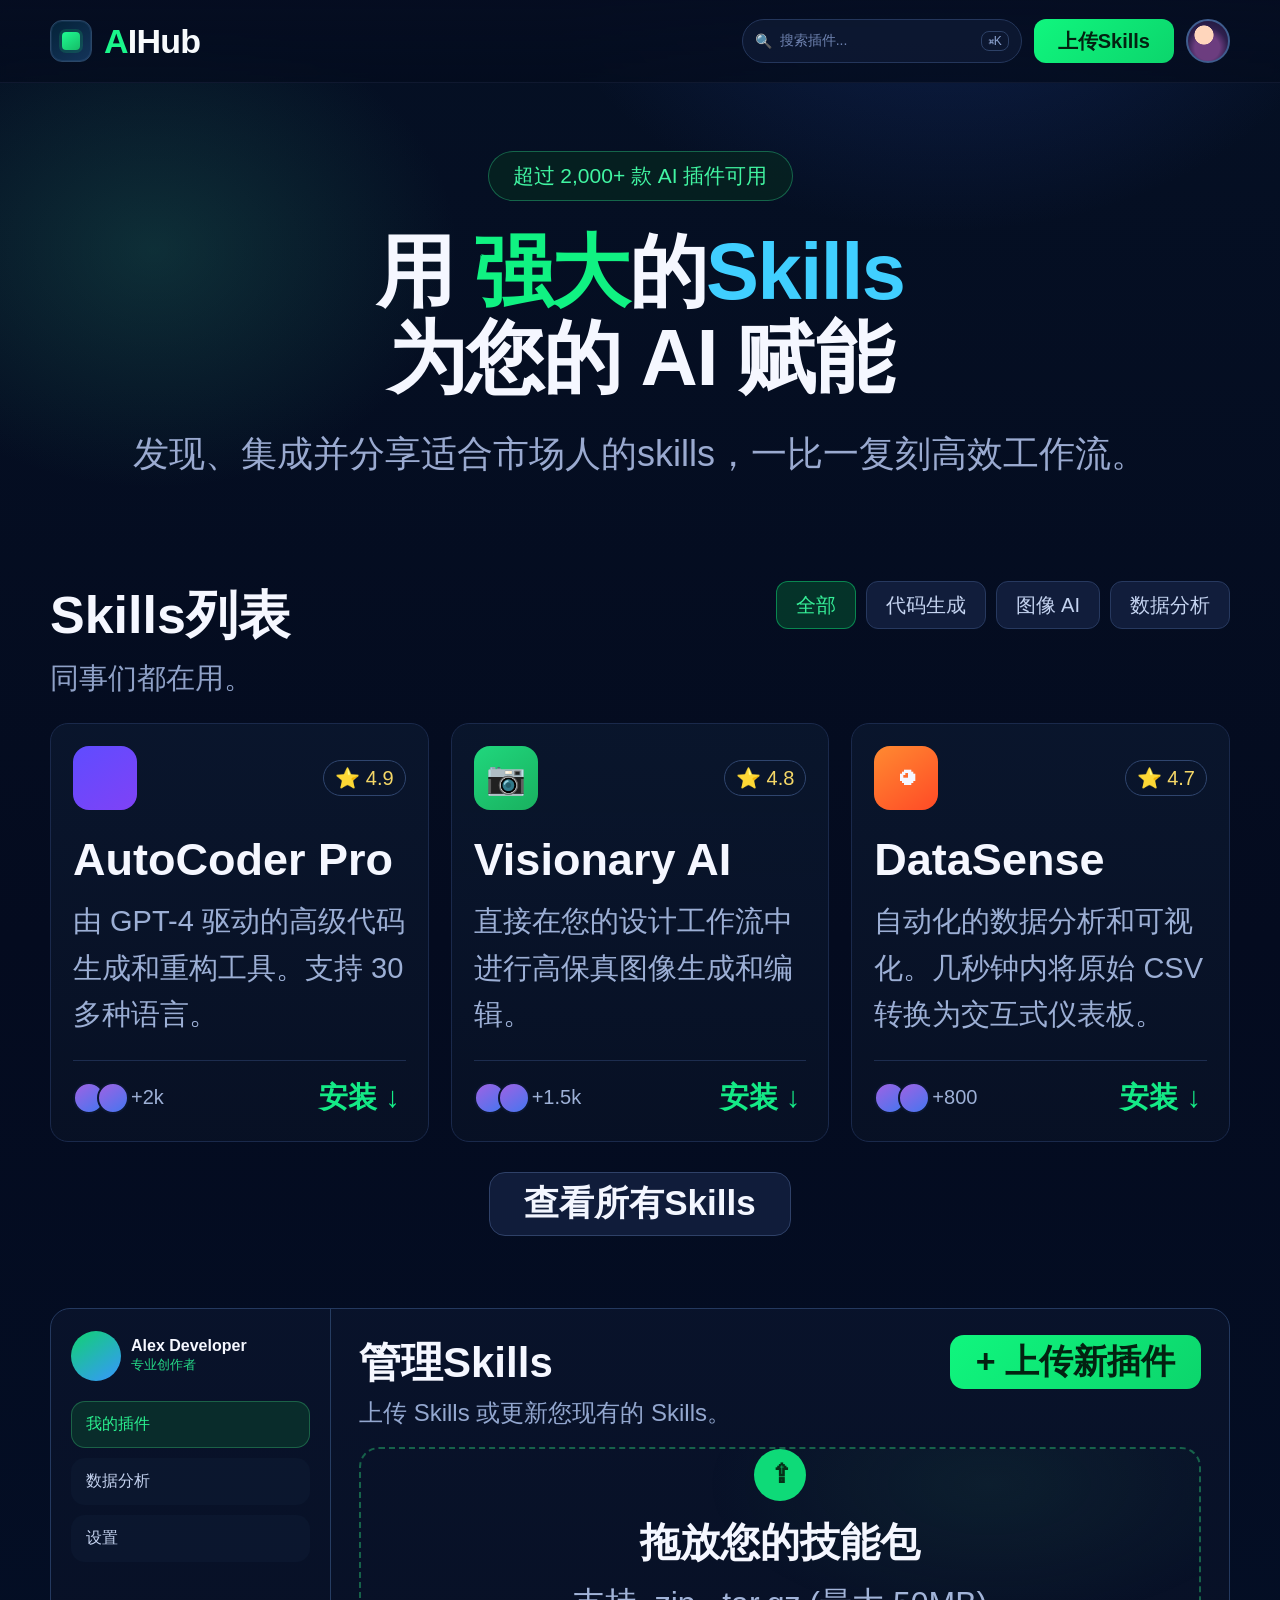
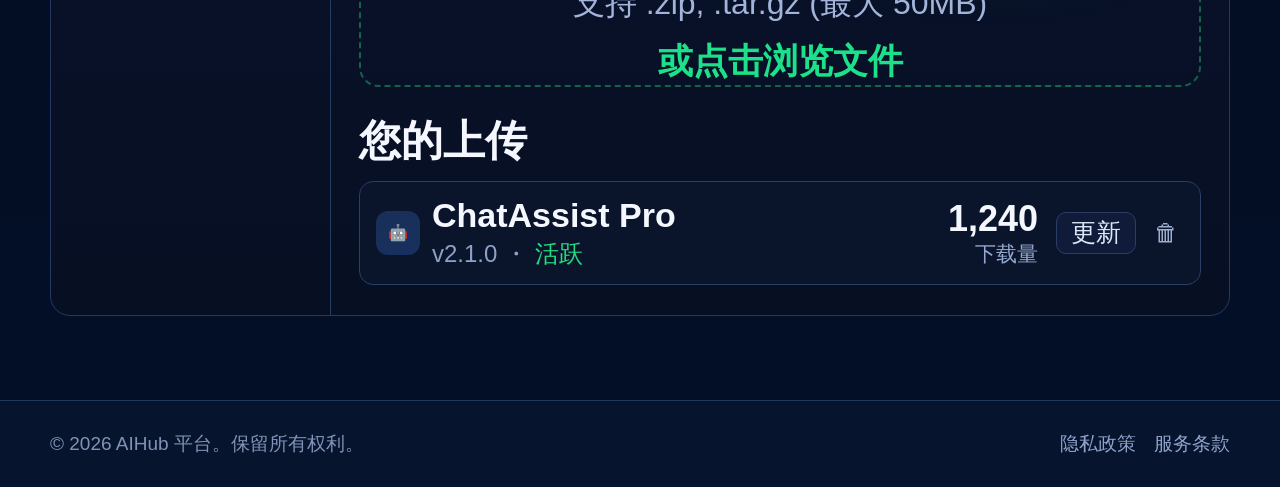
==== aihub-skills-replica/index.html @ 3e4f5be5 "Add aihub skills replica site" ====
<!doctype html>
<html lang="zh-CN">
<head>
  <meta charset="UTF-8">
  <meta name="viewport" content="width=device-width, initial-scale=1.0">
  <title>AIHub Skills 页面复刻</title>
  <link rel="stylesheet" href="./styles.css">
</head>
<body>
  <div class="page">
    <header class="site-header">
      <div class="container nav-wrap">
        <div class="brand">
          <span class="brand-icon">
            <span class="cube"></span>
          </span>
          <span class="brand-text">AIHub</span>
        </div>
        <div class="nav-right">
          <div class="search">
            <span class="search-icon">&#128269;</span>
            <span class="search-placeholder">搜索插件...</span>
            <span class="search-shortcut">⌘K</span>
          </div>
          <button class="upload-btn">上传Skills</button>
          <div class="avatar"></div>
        </div>
      </div>
    </header>

    <main>
      <section class="hero container">
        <div class="hero-tag">超过 2,000+ 款 AI 插件可用</div>
        <h1>
          用 <span class="accent-green">强大</span>的<span class="accent-cyan">Skills</span><br>
          为您的 AI 赋能
        </h1>
        <p>发现、集成并分享适合市场人的skills，一比一复刻高效工作流。</p>
      </section>

      <section class="skills container">
        <div class="skills-top">
          <div>
            <h2>Skills列表</h2>
            <p>同事们都在用。</p>
          </div>
          <div class="tabs" id="skills-tabs">
            <button class="tab active" data-filter="all">全部</button>
            <button class="tab" data-filter="代码生成">代码生成</button>
            <button class="tab" data-filter="图像 AI">图像 AI</button>
            <button class="tab" data-filter="数据分析">数据分析</button>
          </div>
        </div>

        <div class="cards" id="skills-cards"></div>

        <div class="more-wrap">
          <button class="more-btn">查看所有Skills</button>
        </div>
      </section>

      <section class="dashboard container">
        <div class="dash-shell">
          <aside class="dash-sidebar">
            <div class="profile">
              <div class="profile-avatar"></div>
              <div>
                <strong>Alex Developer</strong>
                <span>专业创作者</span>
              </div>
            </div>
            <nav class="dash-menu">
              <a class="menu-item active" href="javascript:void(0)">我的插件</a>
              <a class="menu-item" href="javascript:void(0)">数据分析</a>
              <a class="menu-item" href="javascript:void(0)">设置</a>
            </nav>
          </aside>

          <div class="dash-main">
            <div class="dash-head">
              <div>
                <h2>管理Skills</h2>
                <p>上传 Skills 或更新您现有的 Skills。</p>
              </div>
              <button class="upload-btn big">+ 上传新插件</button>
            </div>

            <div class="drop-zone" id="drop-zone">
              <div class="drop-icon">&#8682;</div>
              <h4 id="drop-title">拖放您的技能包</h4>
              <p>支持 .zip, .tar.gz (最大 50MB)</p>
              <a href="javascript:void(0)" id="browse-file">或点击浏览文件</a>
              <input id="file-input" type="file" accept=".zip,.tar.gz,.tar,.gz" hidden>
            </div>

            <div class="upload-list">
              <h3>您的上传</h3>
              <div id="upload-list"></div>
            </div>
          </div>
        </div>
      </section>
    </main>

    <footer class="site-footer">
      <div class="container foot-inner">
        <span>&copy; 2026 AIHub 平台。保留所有权利。</span>
        <div class="foot-links">
          <a href="javascript:void(0)">隐私政策</a>
          <a href="javascript:void(0)">服务条款</a>
        </div>
      </div>
    </footer>
  </div>
  <script src="./script.js"></script>
</body>
</html>
---- aihub-skills-replica/styles.css ----
:root {
  --bg-primary: #040c24;
  --bg-secondary: #081531;
  --panel: #0a142f;
  --panel-border: #1a294b;
  --text-main: #f5f7ff;
  --text-muted: #8fa1c7;
  --green: #10f282;
  --cyan: #40cfff;
}

* {
  box-sizing: border-box;
}

html,
body {
  margin: 0;
  min-height: 100%;
  font-family: -apple-system, BlinkMacSystemFont, "PingFang SC", "Microsoft YaHei", sans-serif;
  color: var(--text-main);
  background:
    radial-gradient(460px 360px at 12% 12%, rgba(32, 109, 95, 0.34), transparent 66%),
    radial-gradient(600px 450px at 74% -4%, rgba(33, 66, 153, 0.38), transparent 70%),
    linear-gradient(180deg, #051024 0%, #040b1f 45%, #031028 100%);
}

.page {
  min-height: 100vh;
}

.container {
  width: min(1180px, calc(100% - 96px));
  margin: 0 auto;
}

.site-header {
  border-bottom: 1px solid rgba(137, 165, 217, 0.08);
  background: linear-gradient(180deg, rgba(5, 13, 33, 0.96), rgba(4, 12, 30, 0.8));
  position: sticky;
  top: 0;
  z-index: 10;
  backdrop-filter: blur(4px);
}

.nav-wrap {
  height: 82px;
  display: flex;
  align-items: center;
  justify-content: space-between;
}

.brand {
  display: flex;
  align-items: center;
  gap: 12px;
  font-weight: 700;
  font-size: 34px;
}

.brand-icon {
  width: 42px;
  height: 42px;
  border-radius: 12px;
  display: grid;
  place-items: center;
  background: linear-gradient(145deg, #042238, #14345a);
  border: 1px solid #2b4767;
  box-shadow: inset 0 0 0 1px rgba(90, 131, 179, 0.15);
}

.cube {
  width: 18px;
  height: 18px;
  border-radius: 4px;
  background: linear-gradient(145deg, #1efc91, #16bc67);
  box-shadow: 0 0 0 3px rgba(22, 210, 113, 0.18);
}

.brand-text {
  color: #f7fafc;
  letter-spacing: -0.8px;
  font-size: 34px;
}

.brand-text::first-letter {
  color: #1af68b;
}

.nav-right {
  display: flex;
  align-items: center;
  gap: 12px;
}

.search {
  width: 280px;
  height: 44px;
  border-radius: 22px;
  border: 1px solid #24365b;
  background: rgba(13, 25, 51, 0.86);
  display: flex;
  align-items: center;
  gap: 8px;
  padding: 0 12px;
  color: #6f83b1;
  font-size: 14px;
}

.search-placeholder {
  flex: 1;
}

.search-shortcut {
  font-size: 12px;
  color: #8ea5d3;
  border: 1px solid #2d4167;
  border-radius: 8px;
  padding: 2px 6px;
}

.upload-btn {
  height: 44px;
  border: 0;
  border-radius: 12px;
  background: linear-gradient(135deg, #10f67e, #0cd56c);
  color: #032211;
  padding: 0 24px;
  font-size: 20px;
  font-weight: 700;
  cursor: pointer;
}

.avatar {
  width: 44px;
  height: 44px;
  border-radius: 50%;
  border: 2px solid #3f5d8f;
  background:
    radial-gradient(circle at 40% 35%, #ffd6bc 0 26%, transparent 28%),
    radial-gradient(circle at 48% 67%, #6c3d7f 0 36%, #2f204e 60%, #1a1435 100%);
}

.hero {
  text-align: center;
  padding: 68px 0 24px;
}

.hero-tag {
  display: inline-block;
  border: 1px solid rgba(49, 232, 151, 0.35);
  background: rgba(7, 41, 31, 0.65);
  color: #41f5a2;
  font-size: 21px;
  padding: 10px 24px;
  border-radius: 999px;
  margin-bottom: 28px;
}

.hero h1 {
  font-size: clamp(54px, 6.2vw, 84px);
  line-height: 1.08;
  margin: 0;
  letter-spacing: -1.5px;
}

.accent-green {
  color: var(--green);
}

.accent-cyan {
  color: var(--cyan);
}

.hero p {
  margin-top: 30px;
  font-size: 36px;
  color: #9aaad0;
}

.skills {
  padding: 42px 0 72px;
}

.skills-top {
  display: flex;
  justify-content: space-between;
  align-items: flex-start;
  margin-bottom: 24px;
}

.skills h2 {
  margin: 0 0 8px;
  font-size: 52px;
}

.skills p {
  margin: 0;
  color: var(--text-muted);
  font-size: 29px;
}

.tabs {
  display: flex;
  gap: 10px;
}

.tab {
  height: 48px;
  border-radius: 12px;
  border: 1px solid #27395f;
  color: #c4d3f0;
  background: #111d3b;
  padding: 0 19px;
  font-size: 20px;
  cursor: pointer;
  transition: all 0.2s ease;
}

.tab:hover {
  border-color: #3a5280;
  transform: translateY(-1px);
}

.tab.active {
  border-color: rgba(15, 237, 126, 0.45);
  background: rgba(6, 85, 50, 0.55);
  color: #36ef98;
}

.cards {
  display: grid;
  grid-template-columns: repeat(3, minmax(0, 1fr));
  gap: 22px;
}

.card {
  border: 1px solid var(--panel-border);
  border-radius: 18px;
  background: linear-gradient(180deg, rgba(10, 22, 45, 0.93), rgba(8, 17, 37, 0.9));
  padding: 22px;
  min-height: 294px;
  transition: transform 0.2s ease, border-color 0.2s ease, box-shadow 0.2s ease;
}

.card:hover {
  transform: translateY(-3px);
  border-color: #2f4674;
  box-shadow: 0 10px 24px rgba(0, 0, 0, 0.25);
}

.card-head {
  display: flex;
  justify-content: space-between;
  align-items: center;
}

.skill-icon {
  width: 64px;
  height: 64px;
  border-radius: 16px;
  display: grid;
  place-items: center;
  font-size: 32px;
  font-weight: 700;
}

.skill-icon.purple {
  background: linear-gradient(145deg, #5f4cff, #7f42f6);
}

.skill-icon.green {
  background: linear-gradient(145deg, #20d77d, #19b15f);
}

.skill-icon.orange {
  background: linear-gradient(145deg, #ff8a31, #ff4a26);
}

.rating {
  border: 1px solid #2f456e;
  color: #f4d767;
  border-radius: 999px;
  padding: 5px 11px;
  font-size: 20px;
}

.card h3 {
  margin: 24px 0 12px;
  font-size: 45px;
}

.card p {
  color: #9cafd5;
  line-height: 1.6;
  font-size: 29px;
}

.card-footer {
  margin-top: 22px;
  display: flex;
  align-items: center;
  justify-content: space-between;
  border-top: 1px solid #1d2d4f;
  padding-top: 16px;
}

.avatars {
  display: flex;
  align-items: center;
}

.mini-avatar {
  width: 32px;
  height: 32px;
  border-radius: 50%;
  border: 2px solid #0b1630;
  background: linear-gradient(145deg, #9f62e3, #4476f0);
  margin-right: -8px;
}

.mini-count {
  margin-left: 10px;
  color: #9db0d6;
  font-size: 20px;
}

.install {
  border: 0;
  background: transparent;
  color: #14ea86;
  font-size: 29px;
  font-weight: 700;
  cursor: pointer;
  transition: color 0.2s ease;
}

.install:hover {
  color: #49ffac;
}

.more-wrap {
  text-align: center;
  margin-top: 30px;
}

.more-btn {
  border: 1px solid #2f4168;
  background: #101c3a;
  color: #f3f6ff;
  border-radius: 16px;
  height: 64px;
  padding: 0 34px;
  font-size: 35px;
  font-weight: 700;
  cursor: pointer;
}

.dashboard {
  padding-bottom: 84px;
}

.dash-shell {
  border: 1px solid #24395f;
  border-radius: 20px;
  overflow: hidden;
  display: grid;
  grid-template-columns: 280px 1fr;
  background: linear-gradient(180deg, rgba(9, 19, 43, 0.92), rgba(7, 15, 35, 0.96));
}

.dash-sidebar {
  border-right: 1px solid #263d62;
  padding: 22px 20px;
}

.profile {
  display: flex;
  align-items: center;
  gap: 10px;
  margin-bottom: 20px;
}

.profile-avatar {
  width: 50px;
  height: 50px;
  border-radius: 50%;
  background: linear-gradient(145deg, #11d271, #3796ff);
}

.profile strong {
  font-size: 16px;
  display: block;
}

.profile span {
  color: #25d685;
  font-size: 13px;
}

.dash-menu {
  display: grid;
  gap: 10px;
}

.menu-item {
  color: #c4d2ef;
  text-decoration: none;
  border-radius: 14px;
  border: 1px solid transparent;
  padding: 12px 14px;
  background: rgba(13, 24, 49, 0.75);
  font-size: 16px;
}

.menu-item.active {
  border-color: rgba(74, 238, 144, 0.28);
  background: rgba(12, 79, 48, 0.45);
  color: #2af08f;
}

.dash-main {
  padding: 26px 28px 30px;
}

.dash-head {
  display: flex;
  justify-content: space-between;
  align-items: flex-start;
}

.dash-head h2 {
  margin: 0 0 6px;
  font-size: 42px;
}

.dash-head p {
  margin: 0;
  color: #93a7cf;
  font-size: 24px;
}

.upload-btn.big {
  height: 54px;
  border-radius: 14px;
  padding: 0 26px;
  font-size: 34px;
}

.drop-zone {
  margin-top: 18px;
  border: 2px dashed rgba(44, 209, 122, 0.42);
  border-radius: 20px;
  min-height: 220px;
  display: grid;
  place-content: center;
  text-align: center;
  background: radial-gradient(400px 200px at 75% 15%, rgba(31, 83, 72, 0.2), transparent 70%);
  transition: border-color 0.2s ease, box-shadow 0.2s ease, background-color 0.2s ease;
}

.drop-zone.is-dragging {
  border-color: rgba(32, 237, 137, 0.92);
  box-shadow: 0 0 0 4px rgba(13, 206, 111, 0.16);
  background-color: rgba(9, 51, 36, 0.3);
}

.drop-icon {
  width: 52px;
  height: 52px;
  margin: 0 auto 14px;
  border-radius: 50%;
  background: #0eda78;
  color: #073119;
  display: grid;
  place-items: center;
  font-size: 26px;
  font-weight: 800;
}

.drop-zone h4 {
  margin: 0;
  font-size: 40px;
}

.drop-zone p {
  margin: 12px 0;
  font-size: 32px;
  color: #a2b4d9;
}

.drop-zone a {
  color: #1ce08a;
  text-decoration: none;
  font-weight: 700;
  font-size: 35px;
}

.upload-list h3 {
  margin: 26px 0 12px;
  font-size: 42px;
}

.upload-item {
  border: 1px solid #2a3f66;
  border-radius: 14px;
  background: rgba(11, 21, 44, 0.88);
  display: flex;
  justify-content: space-between;
  align-items: center;
  padding: 14px 16px;
}

.upload-left {
  display: flex;
  align-items: center;
  gap: 12px;
}

.pkg-icon {
  width: 44px;
  height: 44px;
  border-radius: 12px;
  display: grid;
  place-items: center;
  background: linear-gradient(145deg, #192f58, #17305f);
}

.upload-left strong {
  display: block;
  font-size: 34px;
}

.upload-left p {
  margin: 3px 0 0;
  color: #8ea0c7;
  font-size: 24px;
}

.state {
  color: #23dd83;
}

.upload-right {
  display: flex;
  align-items: center;
  gap: 12px;
}

.downloads {
  text-align: right;
  margin-right: 6px;
}

.downloads strong {
  display: block;
  font-size: 36px;
}

.downloads span {
  color: #95a9d0;
  font-size: 21px;
}

.pill {
  border: 1px solid #2b3f66;
  background: #0f1b38;
  color: #dce7fb;
  border-radius: 10px;
  height: 42px;
  padding: 0 14px;
  font-size: 25px;
  cursor: pointer;
}

.trash {
  border: 0;
  background: transparent;
  color: #9cafd1;
  font-size: 24px;
  cursor: pointer;
}

.empty-state {
  grid-column: 1 / -1;
  border: 1px dashed #2d426d;
  border-radius: 16px;
  color: #90a4cc;
  text-align: center;
  padding: 30px 14px;
  font-size: 20px;
}

.site-footer {
  border-top: 1px solid #22395f;
  background: rgba(8, 21, 47, 0.86);
  padding: 30px 0;
}

.foot-inner {
  display: flex;
  align-items: center;
  justify-content: space-between;
  color: #8093b7;
  font-size: 19px;
}

.foot-links {
  display: flex;
  gap: 18px;
}

.foot-links a {
  color: #8fa3cb;
  text-decoration: none;
}

@media (max-width: 1200px) {
  .container {
    width: min(1180px, calc(100% - 40px));
  }

  .hero h1 {
    font-size: 64px;
  }

  .hero p {
    font-size: 28px;
  }

  .skills h2 {
    font-size: 40px;
  }

  .skills p,
  .card p,
  .drop-zone p {
    font-size: 20px;
  }

  .card h3 {
    font-size: 34px;
  }

  .tab,
  .install,
  .drop-zone a,
  .upload-btn.big {
    font-size: 22px;
  }

  .more-btn {
    font-size: 24px;
  }

  .drop-zone h4,
  .upload-list h3,
  .dash-head h2 {
    font-size: 32px;
  }

  .upload-left strong,
  .downloads strong {
    font-size: 24px;
  }
}

@media (max-width: 980px) {
  .nav-wrap {
    height: auto;
    gap: 16px;
    flex-direction: column;
    padding: 16px 0;
  }

  .search {
    width: 220px;
  }

  .cards {
    grid-template-columns: 1fr;
  }

  .dash-shell {
    grid-template-columns: 1fr;
  }

  .dash-sidebar {
    border-right: 0;
    border-bottom: 1px solid #263d62;
  }

  .skills-top {
    flex-direction: column;
    gap: 16px;
  }
}
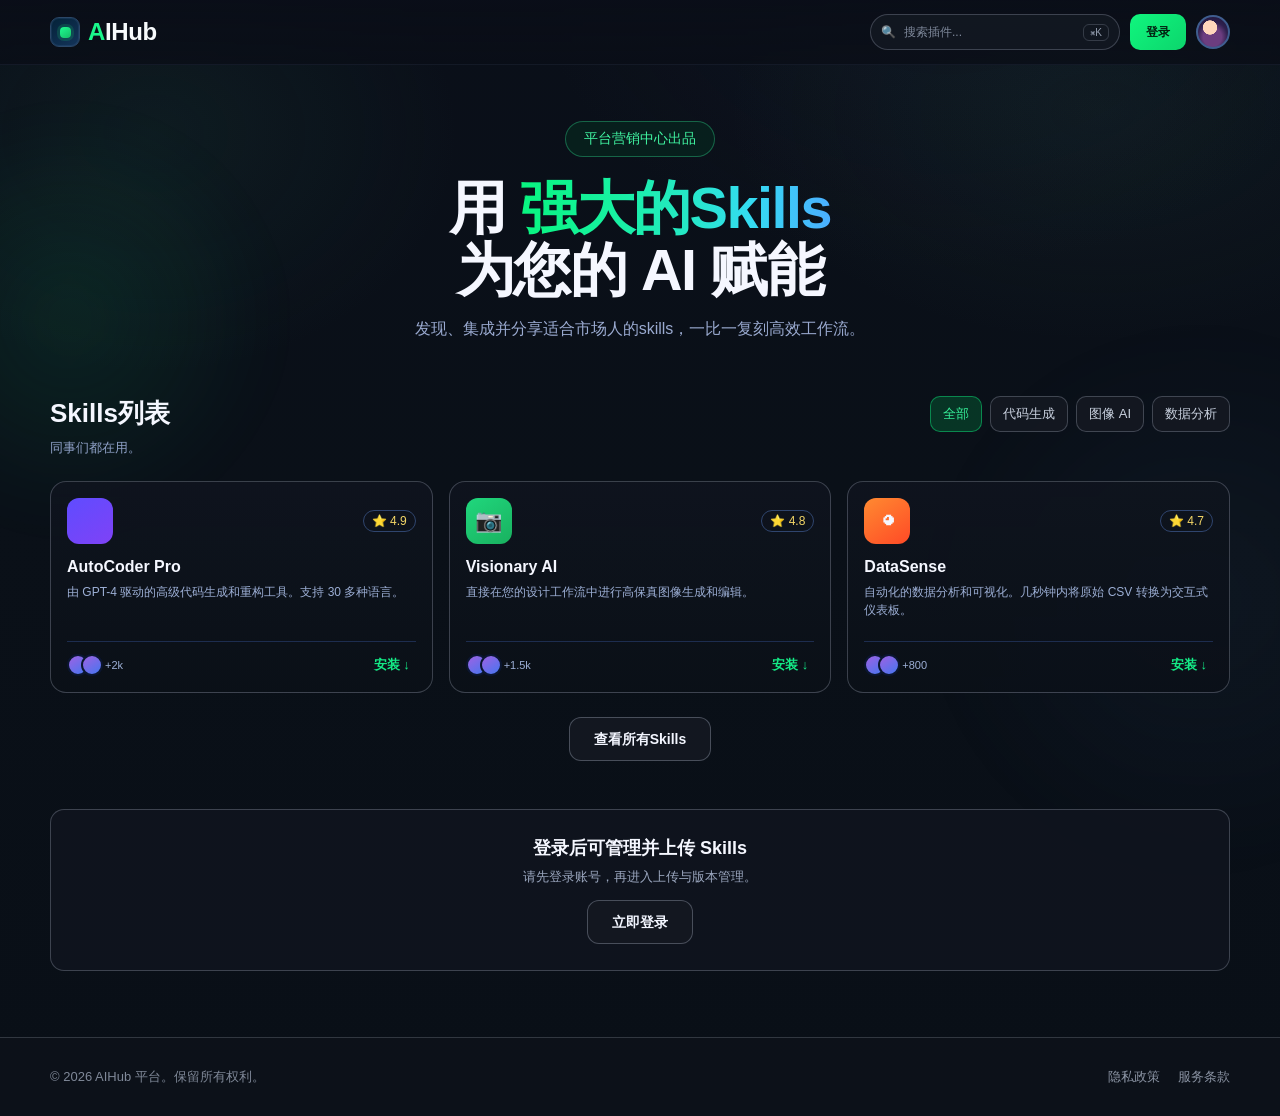
==== commit 91e1855a: "feat: 完善 skills 页交互与登录门禁 优化技能列表交互细节并新增登录后可见的上传管理区，保证未登录用户仍可正常浏览和下载 skills。  Made-with: Cursor" ====
--- a/aihub-skills-replica/index.html
+++ b/aihub-skills-replica/index.html
@@ -19,10 +19,10 @@
         <div class="nav-right">
           <div class="search">
             <span class="search-icon">&#128269;</span>
-            <span class="search-placeholder">搜索插件...</span>
+            <input id="skills-search" class="search-input" type="text" placeholder="搜索插件..." aria-label="搜索插件">
             <span class="search-shortcut">⌘K</span>
           </div>
-          <button class="upload-btn">上传Skills</button>
+          <button class="upload-btn" id="auth-btn">登录</button>
           <div class="avatar"></div>
         </div>
       </div>
@@ -30,9 +30,9 @@
 
     <main>
       <section class="hero container">
-        <div class="hero-tag">超过 2,000+ 款 AI 插件可用</div>
+        <div class="hero-tag">平台营销中心出品</div>
         <h1>
-          用 <span class="accent-green">强大</span>的<span class="accent-cyan">Skills</span><br>
+          用 <span class="accent-title">强大的Skills</span><br>
           为您的 AI 赋能
         </h1>
         <p>发现、集成并分享适合市场人的skills，一比一复刻高效工作流。</p>
@@ -55,12 +55,17 @@
         <div class="cards" id="skills-cards"></div>
 
         <div class="more-wrap">
-          <button class="more-btn">查看所有Skills</button>
+          <button class="more-btn" id="skills-more-btn">查看所有Skills</button>
         </div>
       </section>
 
       <section class="dashboard container">
-        <div class="dash-shell">
+        <div class="auth-gate" id="auth-gate">
+          <h3>登录后可管理并上传 Skills</h3>
+          <p>请先登录账号，再进入上传与版本管理。</p>
+          <button class="more-btn" id="auth-gate-btn">立即登录</button>
+        </div>
+        <div class="dash-shell is-hidden" id="dashboard-content">
           <aside class="dash-sidebar">
             <div class="profile">
               <div class="profile-avatar"></div>
@@ -91,6 +96,9 @@
               <p>支持 .zip, .tar.gz (最大 50MB)</p>
               <a href="javascript:void(0)" id="browse-file">或点击浏览文件</a>
               <input id="file-input" type="file" accept=".zip,.tar.gz,.tar,.gz" hidden>
+              <div class="drop-progress" id="drop-progress" aria-hidden="true">
+                <span class="drop-progress-bar" id="drop-progress-bar"></span>
+              </div>
             </div>
 
             <div class="upload-list">
@@ -112,6 +120,19 @@
       </div>
     </footer>
   </div>
+  <div class="auth-modal is-hidden" id="auth-modal" role="dialog" aria-modal="true" aria-labelledby="auth-modal-title">
+    <div class="auth-modal-card">
+      <h3 id="auth-modal-title">登录 AIHub</h3>
+      <p id="auth-mode-hint">使用邮箱和密码登录后即可管理上传内容。</p>
+      <form id="auth-form">
+        <input id="auth-email" type="email" placeholder="邮箱地址" required>
+        <input id="auth-password" type="password" placeholder="密码（至少6位）" required minlength="6">
+        <button type="submit" class="upload-btn auth-submit-btn" id="auth-submit-btn">登录</button>
+      </form>
+      <button class="auth-switch" id="auth-switch-btn">没有账号？去注册</button>
+      <button class="auth-close" id="auth-close-btn">取消</button>
+    </div>
+  </div>
   <script src="./script.js"></script>
 </body>
 </html>
--- a/aihub-skills-replica/styles.css
+++ b/aihub-skills-replica/styles.css
@@ -1,6 +1,6 @@
 :root {
-  --bg-primary: #040c24;
-  --bg-secondary: #081531;
+  --bg-primary: #0a0f19;
+  --bg-secondary: #0d121a;
   --panel: #0a142f;
   --panel-border: #1a294b;
   --text-main: #f5f7ff;
@@ -11,6 +11,10 @@
 
 * {
   box-sizing: border-box;
+}
+
+.is-hidden {
+  display: none !important;
 }
 
 html,
@@ -20,13 +24,42 @@
   font-family: -apple-system, BlinkMacSystemFont, "PingFang SC", "Microsoft YaHei", sans-serif;
   color: var(--text-main);
   background:
-    radial-gradient(460px 360px at 12% 12%, rgba(32, 109, 95, 0.34), transparent 66%),
-    radial-gradient(600px 450px at 74% -4%, rgba(33, 66, 153, 0.38), transparent 70%),
-    linear-gradient(180deg, #051024 0%, #040b1f 45%, #031028 100%);
+    radial-gradient(460px 360px at 12% 12%, rgba(30, 78, 66, 0.2), transparent 66%),
+    radial-gradient(520px 320px at 86% 10%, rgba(56, 118, 96, 0.1), transparent 72%),
+    radial-gradient(600px 450px at 74% -4%, rgba(36, 46, 68, 0.16), transparent 70%),
+    linear-gradient(180deg, #0a0f19 0%, #0a1018 45%, #090f17 100%);
 }
 
 .page {
   min-height: 100vh;
+  position: relative;
+  isolation: isolate;
+}
+
+.page::before,
+.page::after {
+  content: "";
+  position: fixed;
+  pointer-events: none;
+  z-index: -1;
+}
+
+.page::before {
+  top: 110px;
+  left: -140px;
+  width: 420px;
+  height: 420px;
+  background: radial-gradient(circle, rgba(19, 218, 127, 0.1) 0%, rgba(19, 218, 127, 0) 70%);
+  filter: blur(24px);
+}
+
+.page::after {
+  top: 340px;
+  right: -180px;
+  width: 520px;
+  height: 520px;
+  background: radial-gradient(circle, rgba(66, 102, 155, 0.08) 0%, rgba(66, 102, 155, 0) 72%);
+  filter: blur(30px);
 }
 
 .container {
@@ -36,7 +69,7 @@
 
 .site-header {
   border-bottom: 1px solid rgba(137, 165, 217, 0.08);
-  background: linear-gradient(180deg, rgba(5, 13, 33, 0.96), rgba(4, 12, 30, 0.8));
+  background: linear-gradient(180deg, rgba(10, 14, 24, 0.96), rgba(10, 14, 23, 0.82));
   position: sticky;
   top: 0;
   z-index: 10;
@@ -44,7 +77,7 @@
 }
 
 .nav-wrap {
-  height: 82px;
+  height: 64px;
   display: flex;
   align-items: center;
   justify-content: space-between;
@@ -53,15 +86,15 @@
 .brand {
   display: flex;
   align-items: center;
-  gap: 12px;
+  gap: 8px;
   font-weight: 700;
-  font-size: 34px;
+  font-size: 18px;
 }
 
 .brand-icon {
-  width: 42px;
-  height: 42px;
-  border-radius: 12px;
+  width: 30px;
+  height: 30px;
+  border-radius: 9px;
   display: grid;
   place-items: center;
   background: linear-gradient(145deg, #042238, #14345a);
@@ -70,8 +103,8 @@
 }
 
 .cube {
-  width: 18px;
-  height: 18px;
+  width: 11px;
+  height: 11px;
   border-radius: 4px;
   background: linear-gradient(145deg, #1efc91, #16bc67);
   box-shadow: 0 0 0 3px rgba(22, 210, 113, 0.18);
@@ -79,8 +112,8 @@
 
 .brand-text {
   color: #f7fafc;
-  letter-spacing: -0.8px;
-  font-size: 34px;
+  letter-spacing: -0.4px;
+  font-size: 24px;
 }
 
 .brand-text::first-letter {
@@ -90,50 +123,60 @@
 .nav-right {
   display: flex;
   align-items: center;
-  gap: 12px;
+  gap: 10px;
 }
 
 .search {
-  width: 280px;
-  height: 44px;
-  border-radius: 22px;
-  border: 1px solid #24365b;
-  background: rgba(13, 25, 51, 0.86);
-  display: flex;
-  align-items: center;
-  gap: 8px;
-  padding: 0 12px;
-  color: #6f83b1;
-  font-size: 14px;
-}
-
-.search-placeholder {
+  width: 250px;
+  height: 36px;
+  border-radius: 18px;
+  border: 1px solid rgba(196, 206, 224, 0.24);
+  background: rgba(19, 24, 34, 0.92);
+  display: flex;
+  align-items: center;
+  gap: 6px;
+  padding: 0 10px;
+  color: #7f899b;
+  font-size: 12px;
+}
+
+.search-input {
   flex: 1;
+  min-width: 0;
+  border: 0;
+  outline: 0;
+  background: transparent;
+  color: #c5cfde;
+  font-size: 12px;
+}
+
+.search-input::placeholder {
+  color: #7f899b;
 }
 
 .search-shortcut {
-  font-size: 12px;
-  color: #8ea5d3;
-  border: 1px solid #2d4167;
-  border-radius: 8px;
+  font-size: 10px;
+  color: #97a1b3;
+  border: 1px solid rgba(196, 206, 224, 0.2);
+  border-radius: 6px;
   padding: 2px 6px;
 }
 
 .upload-btn {
-  height: 44px;
+  height: 36px;
   border: 0;
-  border-radius: 12px;
+  border-radius: 10px;
   background: linear-gradient(135deg, #10f67e, #0cd56c);
   color: #032211;
-  padding: 0 24px;
-  font-size: 20px;
+  padding: 0 16px;
+  font-size: 12px;
   font-weight: 700;
   cursor: pointer;
 }
 
 .avatar {
-  width: 44px;
-  height: 44px;
+  width: 34px;
+  height: 34px;
   border-radius: 50%;
   border: 2px solid #3f5d8f;
   background:
@@ -143,7 +186,7 @@
 
 .hero {
   text-align: center;
-  padding: 68px 0 24px;
+  padding: 56px 0 14px;
 }
 
 .hero-tag {
@@ -151,35 +194,51 @@
   border: 1px solid rgba(49, 232, 151, 0.35);
   background: rgba(7, 41, 31, 0.65);
   color: #41f5a2;
-  font-size: 21px;
-  padding: 10px 24px;
+  font-size: 14px;
+  padding: 8px 18px;
   border-radius: 999px;
-  margin-bottom: 28px;
+  margin-bottom: 20px;
 }
 
 .hero h1 {
-  font-size: clamp(54px, 6.2vw, 84px);
+  font-size: clamp(46px, 4.5vw, 66px);
   line-height: 1.08;
   margin: 0;
   letter-spacing: -1.5px;
 }
 
 .accent-green {
-  color: var(--green);
+  background: linear-gradient(90deg, #07f67f 0%, #1ef6b4 55%, #34eed2 100%);
+  -webkit-background-clip: text;
+  background-clip: text;
+  color: transparent;
+  -webkit-text-fill-color: transparent;
 }
 
 .accent-cyan {
-  color: var(--cyan);
+  background: linear-gradient(90deg, #35ebff 0%, #45c7ff 55%, #5aa5ff 100%);
+  -webkit-background-clip: text;
+  background-clip: text;
+  color: transparent;
+  -webkit-text-fill-color: transparent;
+}
+
+.accent-title {
+  background: linear-gradient(90deg, #08f57f 0%, #17f1a1 30%, #24e9c3 52%, #34dcf2 74%, #4baeff 100%);
+  -webkit-background-clip: text;
+  background-clip: text;
+  color: transparent;
+  -webkit-text-fill-color: transparent;
 }
 
 .hero p {
-  margin-top: 30px;
-  font-size: 36px;
+  margin-top: 18px;
+  font-size: 16px;
   color: #9aaad0;
 }
 
 .skills {
-  padding: 42px 0 72px;
+  padding: 26px 0 48px;
 }
 
 .skills-top {
@@ -191,35 +250,39 @@
 
 .skills h2 {
   margin: 0 0 8px;
-  font-size: 52px;
+  font-size: 26px;
 }
 
 .skills p {
   margin: 0;
   color: var(--text-muted);
-  font-size: 29px;
+  font-size: 13px;
 }
 
 .tabs {
   display: flex;
-  gap: 10px;
+  gap: 8px;
 }
 
 .tab {
-  height: 48px;
-  border-radius: 12px;
-  border: 1px solid #27395f;
-  color: #c4d3f0;
-  background: #111d3b;
-  padding: 0 19px;
-  font-size: 20px;
+  height: 36px;
+  border-radius: 10px;
+  border: 1px solid rgba(196, 206, 224, 0.26);
+  color: #c9d1df;
+  background: rgba(20, 25, 34, 0.9);
+  padding: 0 12px;
+  font-size: 13px;
   cursor: pointer;
   transition: all 0.2s ease;
 }
 
 .tab:hover {
-  border-color: #3a5280;
+  border-color: rgba(196, 206, 224, 0.42);
   transform: translateY(-1px);
+}
+
+.tab:active {
+  transform: translateY(0);
 }
 
 .tab.active {
@@ -231,22 +294,57 @@
 .cards {
   display: grid;
   grid-template-columns: repeat(3, minmax(0, 1fr));
-  gap: 22px;
+  gap: 16px;
+}
+
+.cards.cards-enter .card {
+  animation: cardFadeIn 0.28s ease;
+}
+
+.cards.cards-expand .card {
+  animation: cardExpandIn 0.35s ease;
+}
+
+@keyframes cardFadeIn {
+  from {
+    opacity: 0;
+    transform: translateY(8px);
+  }
+  to {
+    opacity: 1;
+    transform: translateY(0);
+  }
+}
+
+@keyframes cardExpandIn {
+  from {
+    opacity: 0;
+    transform: translateY(10px) scale(0.985);
+  }
+  to {
+    opacity: 1;
+    transform: translateY(0) scale(1);
+  }
 }
 
 .card {
-  border: 1px solid var(--panel-border);
-  border-radius: 18px;
-  background: linear-gradient(180deg, rgba(10, 22, 45, 0.93), rgba(8, 17, 37, 0.9));
-  padding: 22px;
-  min-height: 294px;
+  border: 1px solid rgba(196, 206, 224, 0.26);
+  border-radius: 16px;
+  background: linear-gradient(180deg, rgba(15, 20, 30, 0.95), rgba(11, 16, 24, 0.92));
+  padding: 16px;
+  min-height: 212px;
+  display: flex;
+  flex-direction: column;
   transition: transform 0.2s ease, border-color 0.2s ease, box-shadow 0.2s ease;
 }
 
 .card:hover {
   transform: translateY(-3px);
-  border-color: #2f4674;
-  box-shadow: 0 10px 24px rgba(0, 0, 0, 0.25);
+  border-color: #14f58a;
+  box-shadow:
+    0 0 0 1px rgba(20, 245, 138, 0.2),
+    0 0 18px rgba(20, 245, 138, 0.24),
+    0 10px 24px rgba(0, 0, 0, 0.28);
 }
 
 .card-head {
@@ -256,12 +354,12 @@
 }
 
 .skill-icon {
-  width: 64px;
-  height: 64px;
-  border-radius: 16px;
+  width: 46px;
+  height: 46px;
+  border-radius: 12px;
   display: grid;
   place-items: center;
-  font-size: 32px;
+  font-size: 22px;
   font-weight: 700;
 }
 
@@ -281,28 +379,35 @@
   border: 1px solid #2f456e;
   color: #f4d767;
   border-radius: 999px;
-  padding: 5px 11px;
-  font-size: 20px;
+  padding: 3px 8px;
+  font-size: 12px;
 }
 
 .card h3 {
-  margin: 24px 0 12px;
-  font-size: 45px;
+  margin: 14px 0 8px;
+  font-size: 16px;
 }
 
 .card p {
   color: #9cafd5;
-  line-height: 1.6;
-  font-size: 29px;
+  line-height: 1.45;
+  font-size: 12px;
+  margin: 0;
+  display: -webkit-box;
+  -webkit-box-orient: vertical;
+  -webkit-line-clamp: 2;
+  line-clamp: 2;
+  overflow: hidden;
+  text-overflow: ellipsis;
 }
 
 .card-footer {
-  margin-top: 22px;
+  margin-top: auto;
   display: flex;
   align-items: center;
   justify-content: space-between;
   border-top: 1px solid #1d2d4f;
-  padding-top: 16px;
+  padding-top: 12px;
 }
 
 .avatars {
@@ -311,8 +416,8 @@
 }
 
 .mini-avatar {
-  width: 32px;
-  height: 32px;
+  width: 22px;
+  height: 22px;
   border-radius: 50%;
   border: 2px solid #0b1630;
   background: linear-gradient(145deg, #9f62e3, #4476f0);
@@ -322,14 +427,14 @@
 .mini-count {
   margin-left: 10px;
   color: #9db0d6;
-  font-size: 20px;
+  font-size: 11px;
 }
 
 .install {
   border: 0;
   background: transparent;
   color: #14ea86;
-  font-size: 29px;
+  font-size: 13px;
   font-weight: 700;
   cursor: pointer;
   transition: color 0.2s ease;
@@ -339,78 +444,128 @@
   color: #49ffac;
 }
 
+.install:active {
+  transform: translateY(1px);
+}
+
+.install.is-loading {
+  color: #9fb0ca;
+  pointer-events: none;
+}
+
+.install.is-installed:hover {
+  color: #d1d8e5;
+}
+
 .more-wrap {
-  text-align: center;
-  margin-top: 30px;
+  display: flex;
+  justify-content: center;
+  align-items: center;
+  margin-top: 24px;
 }
 
 .more-btn {
-  border: 1px solid #2f4168;
-  background: #101c3a;
+  border: 1px solid rgba(196, 206, 224, 0.3);
+  background: rgba(20, 25, 34, 0.9);
   color: #f3f6ff;
-  border-radius: 16px;
-  height: 64px;
-  padding: 0 34px;
-  font-size: 35px;
+  border-radius: 12px;
+  height: 44px;
+  min-width: 0;
+  padding: 0 24px;
+  display: inline-flex;
+  align-items: center;
+  justify-content: center;
+  white-space: nowrap;
+  line-height: 1;
+  font-size: 14px;
   font-weight: 700;
   cursor: pointer;
 }
 
+.more-btn:hover {
+  border-color: rgba(196, 206, 224, 0.46);
+  background: rgba(26, 32, 43, 0.95);
+}
+
+.more-btn.is-hidden {
+  display: none;
+}
+
 .dashboard {
-  padding-bottom: 84px;
+  padding-bottom: 52px;
+}
+
+.auth-gate {
+  border: 1px solid rgba(196, 206, 224, 0.26);
+  background: rgba(16, 21, 30, 0.9);
+  border-radius: 14px;
+  text-align: center;
+  padding: 26px 18px;
+  margin-bottom: 14px;
+}
+
+.auth-gate h3 {
+  margin: 0 0 8px;
+  font-size: 18px;
+}
+
+.auth-gate p {
+  margin: 0 0 14px;
+  color: #9ba7bf;
+  font-size: 13px;
 }
 
 .dash-shell {
-  border: 1px solid #24395f;
-  border-radius: 20px;
+  border: 1px solid rgba(196, 206, 224, 0.26);
+  border-radius: 16px;
   overflow: hidden;
   display: grid;
   grid-template-columns: 280px 1fr;
-  background: linear-gradient(180deg, rgba(9, 19, 43, 0.92), rgba(7, 15, 35, 0.96));
+  background: linear-gradient(180deg, rgba(13, 18, 28, 0.95), rgba(10, 14, 22, 0.96));
 }
 
 .dash-sidebar {
-  border-right: 1px solid #263d62;
-  padding: 22px 20px;
+  border-right: 1px solid rgba(196, 206, 224, 0.2);
+  padding: 14px 14px;
 }
 
 .profile {
   display: flex;
   align-items: center;
-  gap: 10px;
-  margin-bottom: 20px;
+  gap: 8px;
+  margin-bottom: 16px;
 }
 
 .profile-avatar {
-  width: 50px;
-  height: 50px;
+  width: 38px;
+  height: 38px;
   border-radius: 50%;
   background: linear-gradient(145deg, #11d271, #3796ff);
 }
 
 .profile strong {
-  font-size: 16px;
+  font-size: 12px;
   display: block;
 }
 
 .profile span {
   color: #25d685;
-  font-size: 13px;
+  font-size: 11px;
 }
 
 .dash-menu {
   display: grid;
-  gap: 10px;
+  gap: 8px;
 }
 
 .menu-item {
   color: #c4d2ef;
   text-decoration: none;
-  border-radius: 14px;
+  border-radius: 10px;
   border: 1px solid transparent;
-  padding: 12px 14px;
-  background: rgba(13, 24, 49, 0.75);
-  font-size: 16px;
+  padding: 9px 10px;
+  background: rgba(18, 23, 33, 0.8);
+  font-size: 13px;
 }
 
 .menu-item.active {
@@ -420,7 +575,7 @@
 }
 
 .dash-main {
-  padding: 26px 28px 30px;
+  padding: 16px 18px 20px;
 }
 
 .dash-head {
@@ -431,27 +586,28 @@
 
 .dash-head h2 {
   margin: 0 0 6px;
-  font-size: 42px;
+  font-size: 18px;
 }
 
 .dash-head p {
   margin: 0;
   color: #93a7cf;
-  font-size: 24px;
+  font-size: 12px;
 }
 
 .upload-btn.big {
-  height: 54px;
+  height: 36px;
+  border-radius: 10px;
+  padding: 0 14px;
+  font-size: 13px;
+}
+
+.drop-zone {
+  margin-top: 14px;
+  border: 1px dashed rgba(196, 206, 224, 0.34);
   border-radius: 14px;
-  padding: 0 26px;
-  font-size: 34px;
-}
-
-.drop-zone {
-  margin-top: 18px;
-  border: 2px dashed rgba(44, 209, 122, 0.42);
-  border-radius: 20px;
-  min-height: 220px;
+  min-height: 200px;
+  padding: 20px 16px;
   display: grid;
   place-content: center;
   text-align: center;
@@ -466,26 +622,26 @@
 }
 
 .drop-icon {
-  width: 52px;
-  height: 52px;
-  margin: 0 auto 14px;
+  width: 36px;
+  height: 36px;
+  margin: 0 auto 10px;
   border-radius: 50%;
   background: #0eda78;
   color: #073119;
   display: grid;
   place-items: center;
-  font-size: 26px;
+  font-size: 16px;
   font-weight: 800;
 }
 
 .drop-zone h4 {
   margin: 0;
-  font-size: 40px;
+  font-size: 16px;
 }
 
 .drop-zone p {
-  margin: 12px 0;
-  font-size: 32px;
+  margin: 8px 0;
+  font-size: 12px;
   color: #a2b4d9;
 }
 
@@ -493,34 +649,60 @@
   color: #1ce08a;
   text-decoration: none;
   font-weight: 700;
-  font-size: 35px;
+  font-size: 12px;
+}
+
+.drop-progress {
+  width: min(280px, 72%);
+  height: 4px;
+  margin: 12px auto 0;
+  border-radius: 999px;
+  background: rgba(196, 206, 224, 0.16);
+  overflow: hidden;
+  opacity: 0;
+  transform: translateY(4px);
+  transition: opacity 0.2s ease, transform 0.2s ease;
+}
+
+.drop-progress.show {
+  opacity: 1;
+  transform: translateY(0);
+}
+
+.drop-progress-bar {
+  display: block;
+  height: 100%;
+  width: 0%;
+  border-radius: inherit;
+  background: linear-gradient(90deg, #13e67f, #3beeb0);
+  transition: width 0.18s linear;
 }
 
 .upload-list h3 {
-  margin: 26px 0 12px;
-  font-size: 42px;
+  margin: 18px 0 10px;
+  font-size: 14px;
 }
 
 .upload-item {
-  border: 1px solid #2a3f66;
-  border-radius: 14px;
-  background: rgba(11, 21, 44, 0.88);
+  border: 1px solid rgba(196, 206, 224, 0.24);
+  border-radius: 10px;
+  background: rgba(17, 22, 32, 0.9);
   display: flex;
   justify-content: space-between;
   align-items: center;
-  padding: 14px 16px;
+  padding: 10px 12px;
 }
 
 .upload-left {
   display: flex;
   align-items: center;
-  gap: 12px;
+  gap: 10px;
 }
 
 .pkg-icon {
-  width: 44px;
-  height: 44px;
-  border-radius: 12px;
+  width: 32px;
+  height: 32px;
+  border-radius: 8px;
   display: grid;
   place-items: center;
   background: linear-gradient(145deg, #192f58, #17305f);
@@ -528,13 +710,13 @@
 
 .upload-left strong {
   display: block;
-  font-size: 34px;
+  font-size: 13px;
 }
 
 .upload-left p {
   margin: 3px 0 0;
   color: #8ea0c7;
-  font-size: 24px;
+  font-size: 11px;
 }
 
 .state {
@@ -544,7 +726,7 @@
 .upload-right {
   display: flex;
   align-items: center;
-  gap: 12px;
+  gap: 8px;
 }
 
 .downloads {
@@ -554,31 +736,56 @@
 
 .downloads strong {
   display: block;
-  font-size: 36px;
+  font-size: 12px;
 }
 
 .downloads span {
   color: #95a9d0;
-  font-size: 21px;
+  font-size: 10px;
 }
 
 .pill {
   border: 1px solid #2b3f66;
-  background: #0f1b38;
+  background: #1a202d;
   color: #dce7fb;
-  border-radius: 10px;
-  height: 42px;
-  padding: 0 14px;
-  font-size: 25px;
+  border-radius: 8px;
+  height: 28px;
+  padding: 0 10px;
+  font-size: 11px;
   cursor: pointer;
+}
+
+.pill:hover {
+  border-color: rgba(196, 206, 224, 0.4);
 }
 
 .trash {
   border: 0;
   background: transparent;
   color: #9cafd1;
-  font-size: 24px;
+  font-size: 13px;
   cursor: pointer;
+}
+
+.toast {
+  position: fixed;
+  right: 28px;
+  bottom: 28px;
+  border: 1px solid rgba(196, 206, 224, 0.3);
+  background: rgba(18, 23, 33, 0.95);
+  color: #d7dfec;
+  border-radius: 10px;
+  padding: 10px 14px;
+  font-size: 12px;
+  opacity: 0;
+  transform: translateY(10px);
+  pointer-events: none;
+  transition: opacity 0.25s ease, transform 0.25s ease;
+}
+
+.toast.show {
+  opacity: 1;
+  transform: translateY(0);
 }
 
 .empty-state {
@@ -592,8 +799,8 @@
 }
 
 .site-footer {
-  border-top: 1px solid #22395f;
-  background: rgba(8, 21, 47, 0.86);
+  border-top: 1px solid rgba(196, 206, 224, 0.2);
+  background: rgba(14, 18, 26, 0.9);
   padding: 30px 0;
 }
 
@@ -601,8 +808,8 @@
   display: flex;
   align-items: center;
   justify-content: space-between;
-  color: #8093b7;
-  font-size: 19px;
+  color: #7f8898;
+  font-size: 13px;
 }
 
 .foot-links {
@@ -611,8 +818,77 @@
 }
 
 .foot-links a {
-  color: #8fa3cb;
+  color: #8a93a3;
   text-decoration: none;
+}
+
+.auth-modal {
+  position: fixed;
+  inset: 0;
+  z-index: 30;
+  background:
+    radial-gradient(520px 280px at 50% 35%, rgba(16, 22, 34, 0.42), rgba(10, 14, 22, 0.82) 70%),
+    rgba(8, 12, 18, 0.72);
+  backdrop-filter: blur(10px) saturate(0.9);
+  -webkit-backdrop-filter: blur(10px) saturate(0.9);
+  display: grid;
+  place-items: center;
+}
+
+.auth-modal-card {
+  width: min(420px, calc(100% - 28px));
+  border: 1px solid rgba(196, 206, 224, 0.28);
+  background: rgba(17, 23, 34, 0.97);
+  border-radius: 14px;
+  padding: 18px;
+  box-shadow:
+    0 20px 50px rgba(0, 0, 0, 0.45),
+    0 0 0 1px rgba(196, 206, 224, 0.06) inset;
+}
+
+.auth-modal-card h3 {
+  margin: 0 0 6px;
+  font-size: 18px;
+}
+
+.auth-modal-card p {
+  margin: 0 0 14px;
+  color: #9ba7bf;
+  font-size: 12px;
+}
+
+#auth-form {
+  display: grid;
+  gap: 10px;
+}
+
+#auth-form input {
+  height: 38px;
+  border-radius: 10px;
+  border: 1px solid rgba(196, 206, 224, 0.26);
+  background: rgba(14, 18, 26, 0.95);
+  color: #d9e1ef;
+  padding: 0 12px;
+  font-size: 13px;
+}
+
+.auth-submit-btn {
+  width: 100%;
+}
+
+.auth-switch,
+.auth-close {
+  margin-top: 10px;
+  border: 0;
+  background: transparent;
+  color: #a4b0c7;
+  font-size: 12px;
+  cursor: pointer;
+}
+
+.auth-switch:hover,
+.auth-close:hover {
+  color: #d8e0ee;
 }
 
 @media (max-width: 1200px) {
@@ -621,56 +897,57 @@
   }
 
   .hero h1 {
-    font-size: 64px;
+    font-size: 54px;
   }
 
   .hero p {
-    font-size: 28px;
+    font-size: 15px;
   }
 
   .skills h2 {
-    font-size: 40px;
+    font-size: 24px;
   }
 
   .skills p,
   .card p,
   .drop-zone p {
-    font-size: 20px;
+    font-size: 12px;
   }
 
   .card h3 {
-    font-size: 34px;
+    font-size: 15px;
   }
 
   .tab,
   .install,
   .drop-zone a,
   .upload-btn.big {
-    font-size: 22px;
+    font-size: 12px;
   }
 
   .more-btn {
-    font-size: 24px;
+    font-size: 13px;
   }
 
   .drop-zone h4,
   .upload-list h3,
   .dash-head h2 {
-    font-size: 32px;
+    font-size: 16px;
   }
 
   .upload-left strong,
   .downloads strong {
-    font-size: 24px;
+    font-size: 12px;
   }
 }
 
 @media (max-width: 980px) {
   .nav-wrap {
+    display: flex;
     height: auto;
-    gap: 16px;
+    gap: 10px;
     flex-direction: column;
-    padding: 16px 0;
+    padding: 12px 0;
   }
 
   .search {
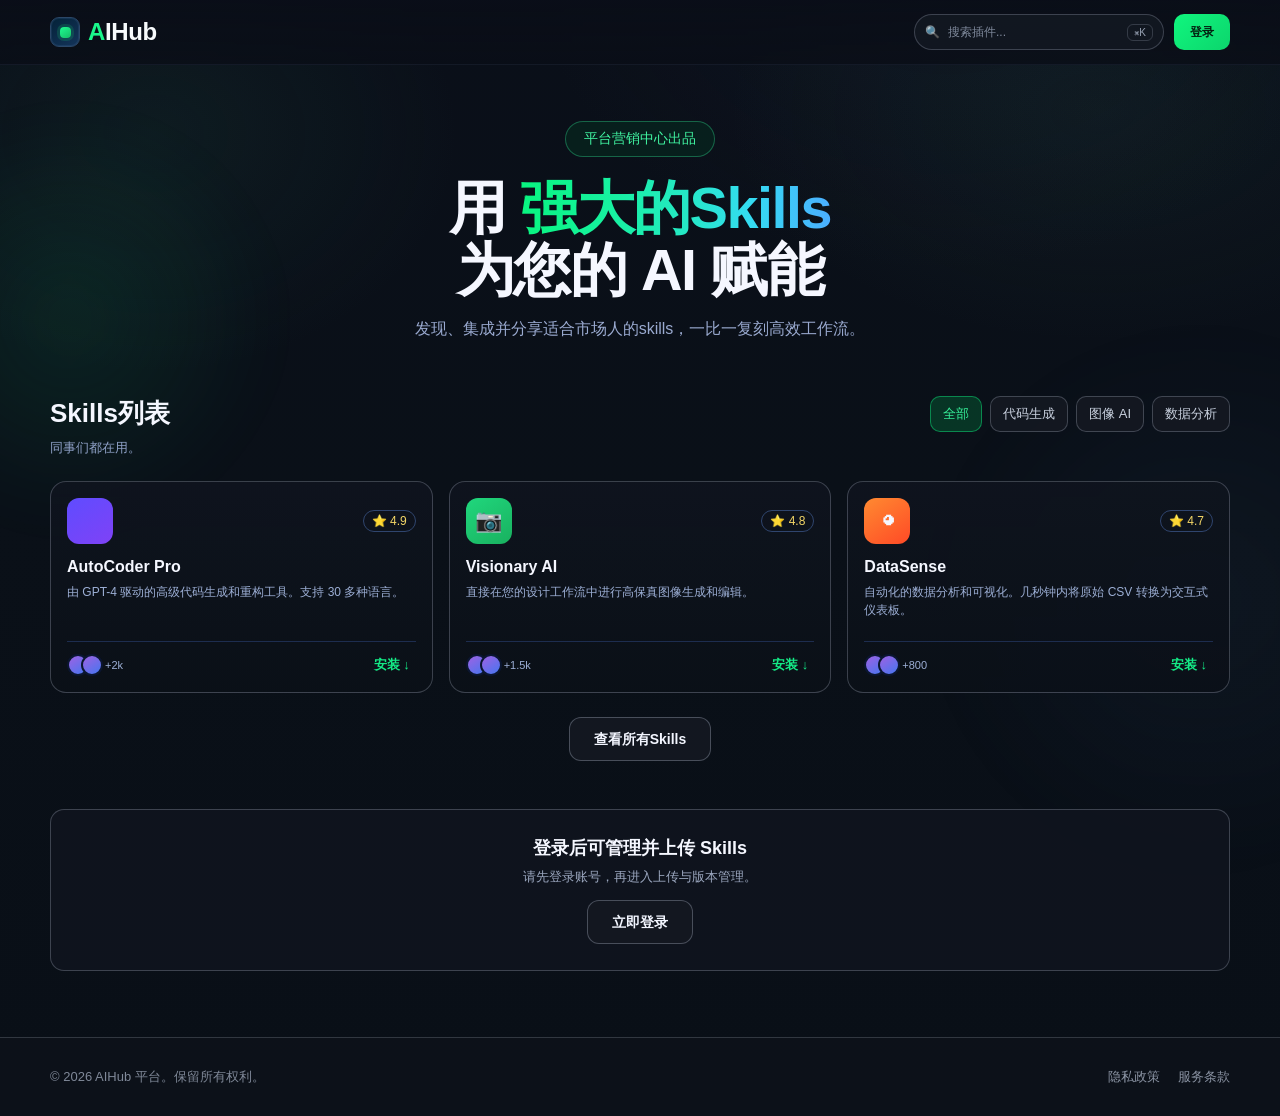
==== commit 7829b46b: "fix: 优化登录态展示与导航元素 移除顶部头像并修复登录后侧边栏用户名显示逻辑，确保退出后默认恢复为 user。  Made-with: Cursor" ====
--- a/aihub-skills-replica/index.html
+++ b/aihub-skills-replica/index.html
@@ -23,7 +23,6 @@
             <span class="search-shortcut">⌘K</span>
           </div>
           <button class="upload-btn" id="auth-btn">登录</button>
-          <div class="avatar"></div>
         </div>
       </div>
     </header>
@@ -70,8 +69,8 @@
             <div class="profile">
               <div class="profile-avatar"></div>
               <div>
-                <strong>Alex Developer</strong>
-                <span>专业创作者</span>
+                <strong id="profile-name">user</strong>
+                <span id="profile-subtitle">专业创作者</span>
               </div>
             </div>
             <nav class="dash-menu">
